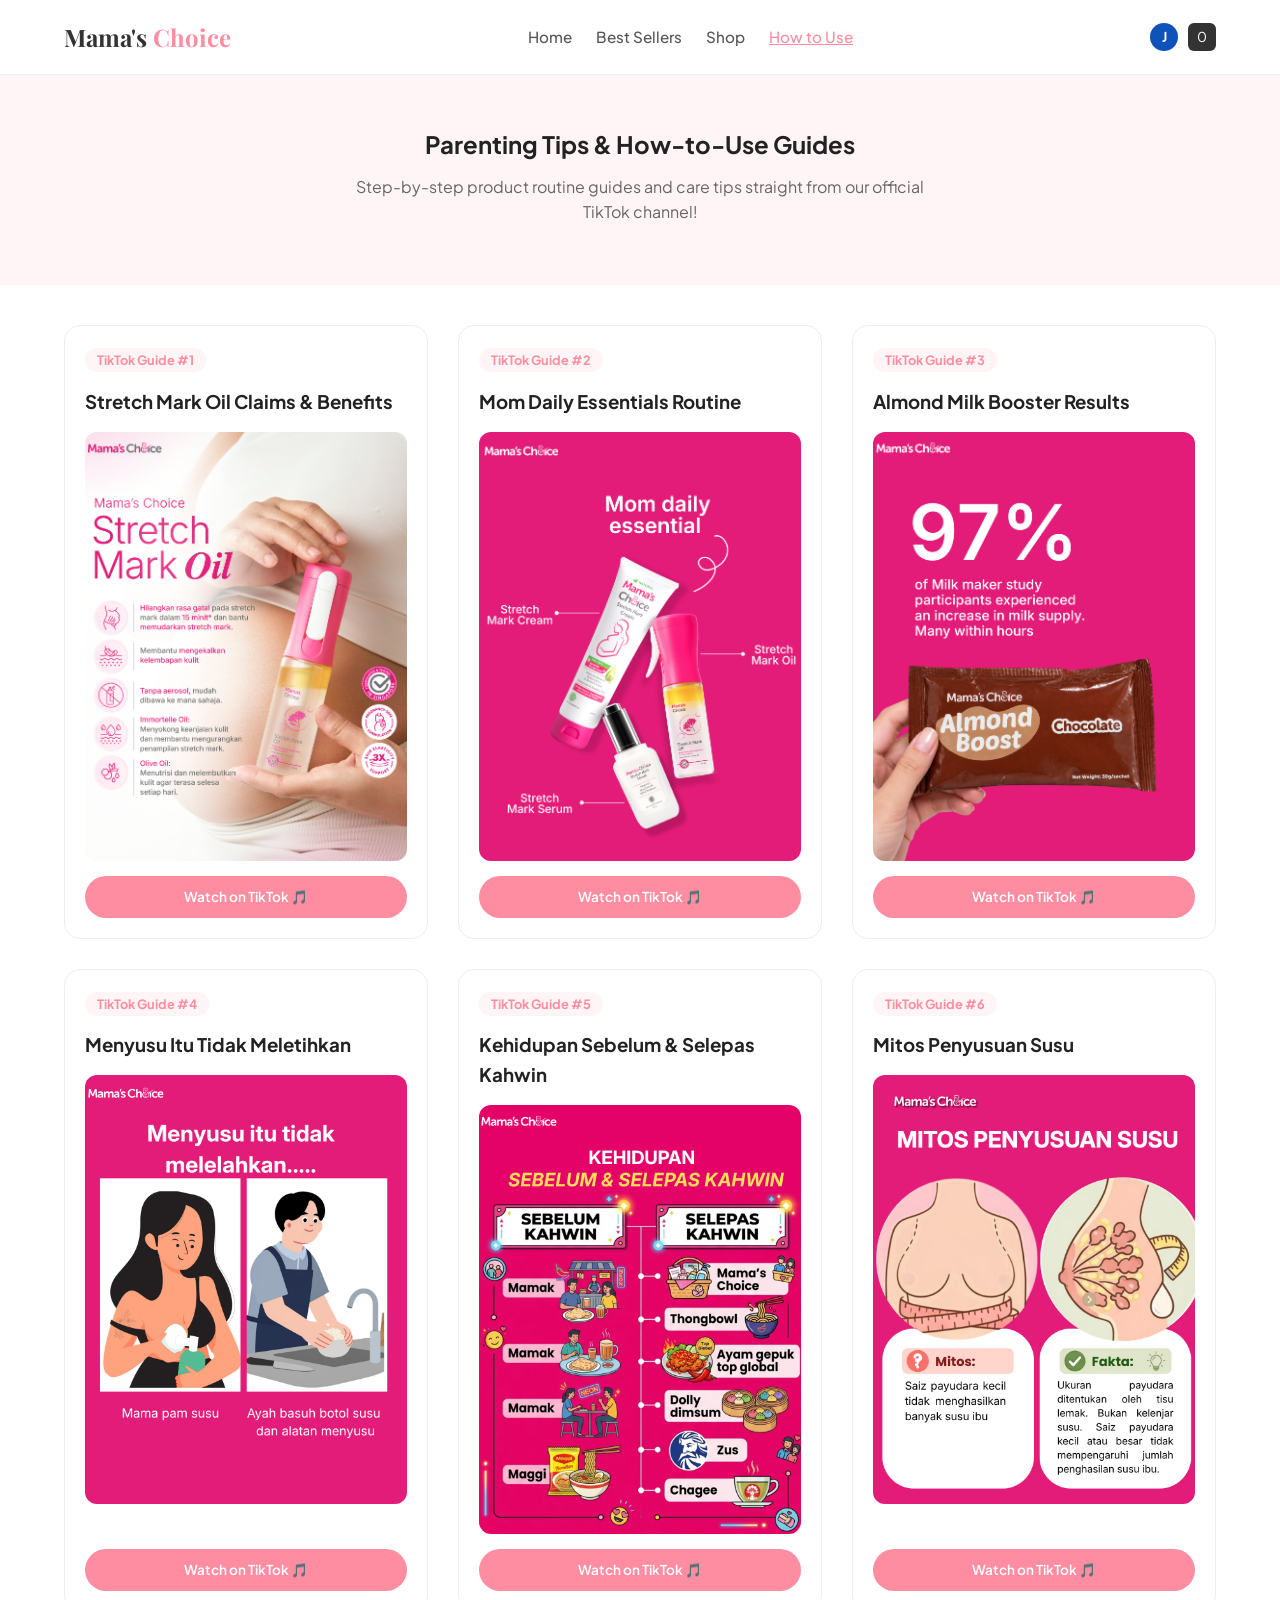
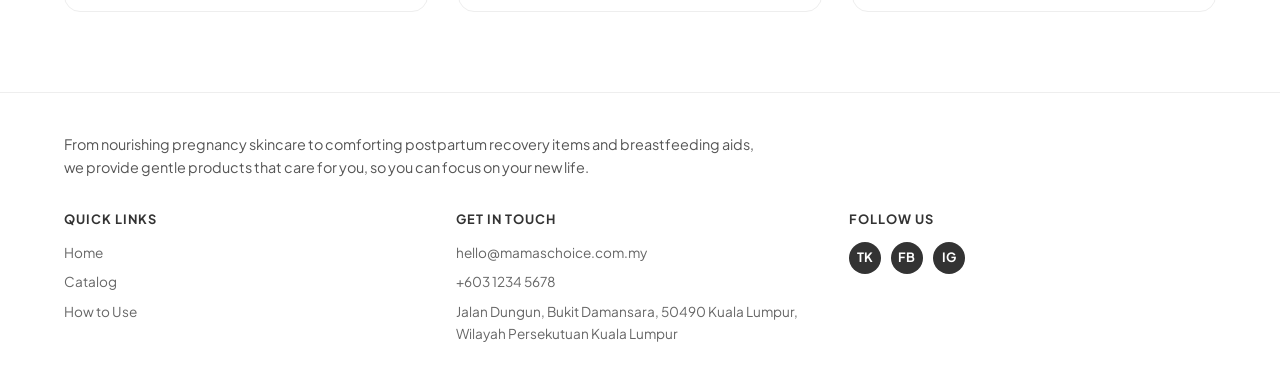
==== how-to-use.html @ 57ec8143 "Add files via upload" ====
<!DOCTYPE html>
<html lang="en">
<head>
    <meta charset="UTF-8">
    <meta name="viewport" content="width=device-width, initial-scale=1.0">
    <title>How to Use & Parenting Tips — Mama's Choice</title>
    <link rel="stylesheet" href="style.css">
</head>
<body>

    <!-- Navigation Header -->
    <header>
        <a href="index.html" class="logo">Mama's <span>Choice</span></a>
        <nav>
            <a href="index.html">Home</a>
            <a href="shop.html">Best Sellers</a>
            <a href="shop.html">Shop</a>
            <a href="how-to-use.html" class="active">How to Use</a>
        </nav>
        <div class="nav-icons">
            <span class="icon-badge">J</span>
            <span class="icon-cart">0</span>
        </div>
    </header>

    <!-- Page Title Section -->
    <section class="section-container bg-soft" style="text-align: center; padding: 50px 5%;">
        <h2>Parenting Tips & How-to-Use Guides</h2>
        <p style="color: #666; max-width: 600px; margin: 10px auto;">Step-by-step product routine guides and care tips straight from our official TikTok channel!</p>
    </section>

    <!-- TikTok Image Guides Grid (Clean 3-Column Display) -->
    <section class="section-container">
        <div class="how-to-use-grid">
            
            <!-- Guide 1 -->
            <div class="review-card">
                <div>
                    <span style="background: var(--bg-soft-pink); color: var(--primary-pink); font-size: 0.8rem; font-weight: bold; padding: 4px 12px; border-radius: 50px;">TikTok Guide #1</span>
                    <h3 style="margin: 15px 0 10px 0;">Stretch Mark Oil Claims & Benefits</h3>
                    <div class="tiktok-img-wrapper">
                        <img src="SMO Product Claim 2 (1).png" alt="Stretch Mark Oil Claim">
                    </div>
                </div>
                <a href="https://www.tiktok.com/@mamaschoicemy/photo/7688171693893831952?lang=en" target="_blank" class="btn-pill-outline">Watch on TikTok 🎵</a>
            </div>

            <!-- Guide 2 -->
            <div class="review-card">
                <div>
                    <span style="background: var(--bg-soft-pink); color: var(--primary-pink); font-size: 0.8rem; font-weight: bold; padding: 4px 12px; border-radius: 50px;">TikTok Guide #2</span>
                    <h3 style="margin: 15px 0 10px 0;">Mom Daily Essentials Routine</h3>
                    <div class="tiktok-img-wrapper">
                        <img src="Mom daily essential (1).png" alt="Mom Daily Essential Routine">
                    </div>
                </div>
                <a href="https://www.tiktok.com/@mamaschoicemy/photo/7688170986721512721?lang=en" target="_blank" class="btn-pill-outline">Watch on TikTok 🎵</a>
            </div>

            <!-- Guide 3 -->
            <div class="review-card">
                <div>
                    <span style="background: var(--bg-soft-pink); color: var(--primary-pink); font-size: 0.8rem; font-weight: bold; padding: 4px 12px; border-radius: 50px;">TikTok Guide #3</span>
                    <h3 style="margin: 15px 0 10px 0;">Almond Milk Booster Results</h3>
                    <div class="tiktok-img-wrapper">
                        <img src="97%.png" alt="97% Milk Maker Study Results">
                    </div>
                </div>
                <a href="https://www.tiktok.com/@mamaschoicemy/photo/7688167855333920017?lang=en" target="_blank" class="btn-pill-outline">Watch on TikTok 🎵</a>
            </div>

            <!-- Guide 4 -->
            <div class="review-card">
                <div>
                    <span style="background: var(--bg-soft-pink); color: var(--primary-pink); font-size: 0.8rem; font-weight: bold; padding: 4px 12px; border-radius: 50px;">TikTok Guide #4</span>
                    <h3 style="margin: 15px 0 10px 0;">Menyusu Itu Tidak Meletihkan</h3>
                    <div class="tiktok-img-wrapper">
                        <img src="1.png" alt="Menyusu Itu Tidak Meletihkan Guide">
                    </div>
                </div>
                <a href="https://www.tiktok.com/@mamaschoicemy/photo/7686783204098952466?lang=en" target="_blank" class="btn-pill-outline">Watch on TikTok 🎵</a>
            </div>

            <!-- Guide 5 -->
            <div class="review-card">
                <div>
                    <span style="background: var(--bg-soft-pink); color: var(--primary-pink); font-size: 0.8rem; font-weight: bold; padding: 4px 12px; border-radius: 50px;">TikTok Guide #5</span>
                    <h3 style="margin: 15px 0 10px 0;">Kehidupan Sebelum & Selepas Kahwin</h3>
                    <div class="tiktok-img-wrapper">
                        <img src="KEHIDUPAN SEBELUM.png" alt="Kehidupan Sebelum & Selepas Kahwin">
                    </div>
                </div>
                <a href="https://www.tiktok.com/@mamaschoicemy/photo/7687824938085960981?lang=en" target="_blank" class="btn-pill-outline">Watch on TikTok 🎵</a>
            </div>

            <!-- Guide 6 -->
            <div class="review-card">
                <div>
                    <span style="background: var(--bg-soft-pink); color: var(--primary-pink); font-size: 0.8rem; font-weight: bold; padding: 4px 12px; border-radius: 50px;">TikTok Guide #6</span>
                    <h3 style="margin: 15px 0 10px 0;">Mitos Penyusuan Susu</h3>
                    <div class="tiktok-img-wrapper">
                        <img src="1 (1).png" alt="Mitos Penyusuan Susu">
                    </div>
                </div>
                <a href="https://www.tiktok.com/@mamaschoicemy/photo/7686331107628895505?lang=en" target="_blank" class="btn-pill-outline">Watch on TikTok 🎵</a>
            </div>

        </div>
    </section>

    <!-- Footer -->
    <footer>
        <div class="footer-top">
            <p>From nourishing pregnancy skincare to comforting postpartum recovery items and breastfeeding aids, we provide gentle products that care for you, so you can focus on your new life.</p>
        </div>
        <div class="footer-grid">
            <div class="footer-col">
                <h4>Quick Links</h4>
                <ul>
                    <li><a href="index.html">Home</a></li>
                    <li><a href="shop.html">Catalog</a></li>
                    <li><a href="how-to-use.html">How to Use</a></li>
                </ul>
            </div>
            <div class="footer-col">
                <h4>Get In Touch</h4>
                <ul>
                    <li>hello@mamaschoice.com.my</li>
                    <li>+603 1234 5678</li>
                    <li>Jalan Dungun, Bukit Damansara, 50490 Kuala Lumpur, Wilayah Persekutuan Kuala Lumpur</li>
                </ul>
            </div>
            <div class="footer-col">
                <h4>Follow Us</h4>
                <div class="social-icons">
                    <a href="https://www.tiktok.com/@mamaschoicemy" target="_blank" class="social-icon">TK</a>
                    <a href="https://www.facebook.com/share/1DtZMuaX15/?mibextid=wwXIfr" target="_blank" class="social-icon">FB</a>
                    <a href="https://www.instagram.com/mamaschoice.my/" target="_blank" class="social-icon">IG</a>
                </div>
            </div>
        </div>
    </footer>

</body>
</html>
---- style.css ----
/* Google Fonts */
@import url('https://fonts.googleapis.com/css2?family=Playfair+Display:wght@600;700&family=Plus+Jakarta+Sans:wght@400;500;600;700&display=swap');

:root {
  --primary-pink: #FF8DA1;
  --primary-hover: #E87287;
  --bg-soft-pink: #FFF5F6;
  --bg-card: #FFFFFF;
  --text-dark: #222222;
  --text-muted: #777777;
  --border-light: #EEEEEE;
  --font-heading: 'Playfair Display', Georgia, serif;
  --font-body: 'Plus Jakarta Sans', sans-serif;
  --radius-lg: 16px;
  --radius-md: 12px;
  --radius-pill: 50px;
}

* {
  box-sizing: border-box;
  margin: 0;
  padding: 0;
}

body {
  font-family: var(--font-body);
  color: var(--text-dark);
  background-color: #FFFFFF;
  line-height: 1.6;
  overflow-x: hidden;
}

a {
  text-decoration: none;
  color: inherit;
}

/* Header & Nav */
header {
  display: flex;
  justify-content: space-between;
  align-items: center;
  padding: 18px 5%;
  background: #FFFFFF;
  border-bottom: 1px solid var(--border-light);
  position: sticky;
  top: 0;
  z-index: 100;
}

.logo {
  font-family: var(--font-heading);
  font-size: 1.5rem;
  font-weight: 700;
  color: #333;
}

.logo span {
  color: var(--primary-pink);
}

nav {
  display: flex;
  align-items: center;
}

nav a {
  margin: 0 12px;
  font-weight: 500;
  color: #555;
  font-size: 0.95rem;
  transition: color 0.2s ease;
}

nav a:hover, nav a.active {
  color: var(--primary-pink);
  text-decoration: underline;
}

.nav-icons {
  display: flex;
  align-items: center;
  gap: 10px;
}

.icon-badge {
  background: #0F52BA;
  color: white;
  width: 28px;
  height: 28px;
  border-radius: 50%;
  display: inline-flex;
  align-items: center;
  justify-content: center;
  font-size: 0.85rem;
  font-weight: bold;
}

.icon-cart {
  background: #333;
  color: white;
  width: 28px;
  height: 28px;
  border-radius: 6px;
  display: inline-flex;
  align-items: center;
  justify-content: center;
  font-size: 0.85rem;
}

.btn-primary {
  background: var(--primary-pink);
  color: white;
  padding: 12px 28px;
  border-radius: var(--radius-pill);
  font-weight: 600;
  display: inline-block;
  transition: background 0.2s ease;
}

.btn-primary:hover {
  background: var(--primary-hover);
}

.btn-pill-outline {
  background: var(--primary-pink);
  color: white;
  padding: 10px 22px;
  border-radius: var(--radius-pill);
  font-size: 0.85rem;
  font-weight: 600;
  display: block;
  text-align: center;
}

.btn-pill-outline:hover {
  background: var(--primary-hover);
}

/* Sections */
.section-container {
  padding: 40px 5%;
}

.bg-soft {
  background-color: var(--bg-soft-pink);
}

/* --- SHOP PAGE GRID --- */
.shop-layout {
  display: flex;
  gap: 40px;
  padding: 40px 5%;
}

.sidebar {
  width: 220px;
  flex-shrink: 0;
}

.sidebar h3 {
  font-size: 0.95rem;
  text-transform: uppercase;
  letter-spacing: 0.5px;
  margin-bottom: 15px;
  color: #333;
}

.sidebar ul {
  list-style: none;
}

.sidebar ul li {
  margin-bottom: 10px;
  font-size: 0.85rem;
}

.category-btn {
  color: #666;
}

.category-btn.active, .category-btn:hover {
  color: var(--primary-pink);
  font-weight: 600;
}

.shop-main {
  flex-grow: 1;
}

.shop-top-bar {
  display: flex;
  justify-content: space-between;
  align-items: center;
  font-size: 0.85rem;
  color: #777;
  margin-bottom: 25px;
  border-bottom: 1px solid var(--border-light);
  padding-bottom: 10px;
}

.shop-grid {
  display: grid;
  grid-template-columns: repeat(auto-fill, minmax(220px, 1fr));
  gap: 20px;
}

.product-card {
  background: white;
  border: 1px solid var(--border-light);
  border-radius: var(--radius-md);
  padding: 12px;
  display: flex;
  flex-direction: column;
  justify-content: space-between;
  height: 100%;
  transition: transform 0.2s ease, box-shadow 0.2s ease;
}

.product-card:hover {
  transform: translateY(-3px);
  box-shadow: 0 6px 18px rgba(0,0,0,0.06);
}

.product-img-wrapper {
  position: relative;
  width: 100%;
  aspect-ratio: 1 / 1;
  border-radius: 8px;
  overflow: hidden;
  background-color: #FAFAFA;
  margin-bottom: 12px;
}

.product-img-wrapper img {
  width: 100%;
  height: 100%;
  object-fit: cover;
  display: block;
}

.badge {
  position: absolute;
  top: 8px;
  left: 8px;
  background: rgba(0,0,0,0.75);
  color: white;
  font-size: 0.7rem;
  padding: 3px 8px;
  border-radius: 4px;
  font-weight: 600;
  z-index: 2;
}

.product-title {
  font-size: 0.85rem;
  font-weight: 600;
  color: #222;
  line-height: 1.3;
  margin-bottom: 8px;
  display: -webkit-box;
  -webkit-line-clamp: 2;
  -webkit-box-orient: vertical;
  overflow: hidden;
}

.price-box {
  display: flex;
  align-items: center;
  gap: 8px;
  font-size: 0.85rem;
}

.old-price {
  text-decoration: line-through;
  color: #BBB;
}

.current-price {
  color: var(--primary-pink);
  font-weight: 700;
}

/* --- HOW-TO-USE PAGE GRID --- */
.how-to-use-grid {
  display: grid;
  grid-template-columns: repeat(auto-fit, minmax(300px, 1fr));
  max-width: 1200px;
  margin: 0 auto;
  gap: 30px;
}

.review-card {
  background: white;
  padding: 20px;
  border-radius: var(--radius-lg);
  border: 1px solid var(--border-light);
  display: flex;
  flex-direction: column;
  justify-content: space-between;
}

.tiktok-img-wrapper {
  position: relative;
  width: 100%;
  aspect-ratio: 3 / 4;
  border-radius: var(--radius-md);
  overflow: hidden;
  margin: 15px 0;
  background-color: #FAFAFA;
}

.tiktok-img-wrapper img {
  width: 100%;
  height: 100%;
  object-fit: cover;
  display: block;
}

/* PDP Page Styles */
.pdp-container {
  display: flex;
  gap: 50px;
  padding: 60px 8%;
  align-items: center;
  min-height: 70vh;
}

.pdp-image-box {
  flex: 1;
  max-width: 480px;
  border-radius: var(--radius-lg);
  overflow: hidden;
  border: 1px solid var(--border-light);
  box-shadow: 0 8px 24px rgba(0,0,0,0.04);
}

.pdp-image-box img {
  width: 100%;
  display: block;
}

.pdp-details {
  flex: 1;
}

.pdp-category {
  text-transform: uppercase;
  color: #888;
  font-size: 0.8rem;
  letter-spacing: 1px;
  font-weight: 600;
  margin-bottom: 10px;
}

.pdp-title {
  font-family: var(--font-heading);
  font-size: 2.2rem;
  color: #222;
  margin-bottom: 15px;
  line-height: 1.2;
}

.pdp-description {
  color: #666;
  font-size: 0.95rem;
  margin-bottom: 25px;
  line-height: 1.6;
}

.pdp-disclaimer {
  font-size: 0.78rem;
  color: #AAA;
  margin-top: 15px;
}

/* Footer */
footer {
  background: white;
  padding: 40px 5% 30px 5%;
  border-top: 1px solid var(--border-light);
  margin-top: 40px;
}

.footer-top {
  margin-bottom: 30px;
  max-width: 700px;
  color: #555;
  font-size: 0.9rem;
}

.footer-grid {
  display: grid;
  grid-template-columns: repeat(3, 1fr);
  gap: 25px;
}

.footer-col h4 {
  font-size: 0.8rem;
  letter-spacing: 1px;
  text-transform: uppercase;
  margin-bottom: 12px;
  color: #333;
}

.footer-col ul {
  list-style: none;
}

.footer-col ul li {
  margin-bottom: 8px;
  font-size: 0.85rem;
  color: #666;
}

.social-icons {
  display: flex;
  gap: 10px;
}

.social-icon {
  width: 32px;
  height: 32px;
  border-radius: 50%;
  background: #333;
  color: white;
  display: inline-flex;
  align-items: center;
  justify-content: center;
  font-weight: bold;
  font-size: 0.8rem;
}

/* ==========================================
   MOBILE & TABLET RESPONSIVE BREAKPOINTS 📱
   ========================================== */

/* Tablet & Mobile Screens (Under 900px) */
@media screen and (max-width: 900px) {
  /* Header adjustment */
  header {
    padding: 14px 4%;
    flex-wrap: wrap;
    gap: 10px;
  }
  
  nav a {
    margin: 0 6px;
    font-size: 0.85rem;
  }

  /* Shop Layout stack sidebar on top */
  .shop-layout {
    flex-direction: column;
    padding: 20px 4%;
    gap: 20px;
  }

  .sidebar {
    width: 100%;
    border-bottom: 1px solid var(--border-light);
    padding-bottom: 15px;
  }

  .sidebar ul {
    display: flex;
    flex-wrap: wrap;
    gap: 12px;
  }

  .sidebar ul li {
    margin-bottom: 0;
  }

  .pdp-container {
    flex-direction: column;
    padding: 30px 5%;
    gap: 30px;
    text-align: center;
  }

  .pdp-image-box {
    max-width: 100%;
  }

  .footer-grid {
    grid-template-columns: 1fr;
    gap: 20px;
  }
}

/* Small Mobile Screens (Under 600px) */
@media screen and (max-width: 600px) {
  header {
    flex-direction: column;
    align-items: flex-start;
  }

  .nav-icons {
    position: absolute;
    top: 16px;
    right: 5%;
  }

  nav {
    margin-top: 10px;
    width: 100%;
    justify-content: space-between;
  }

  .shop-grid {
    grid-template-columns: repeat(2, 1fr); /* Clean 2-column grid on phones */
    gap: 12px;
  }

  .product-card {
    padding: 8px;
  }

  .product-title {
    font-size: 0.78rem;
  }

  .price-box {
    font-size: 0.78rem;
    flex-direction: column;
    align-items: flex-start;
    gap: 2px;
  }

  .how-to-use-grid {
    grid-template-columns: 1fr;
  }

  .pdp-title {
    font-size: 1.6rem;
  }
}
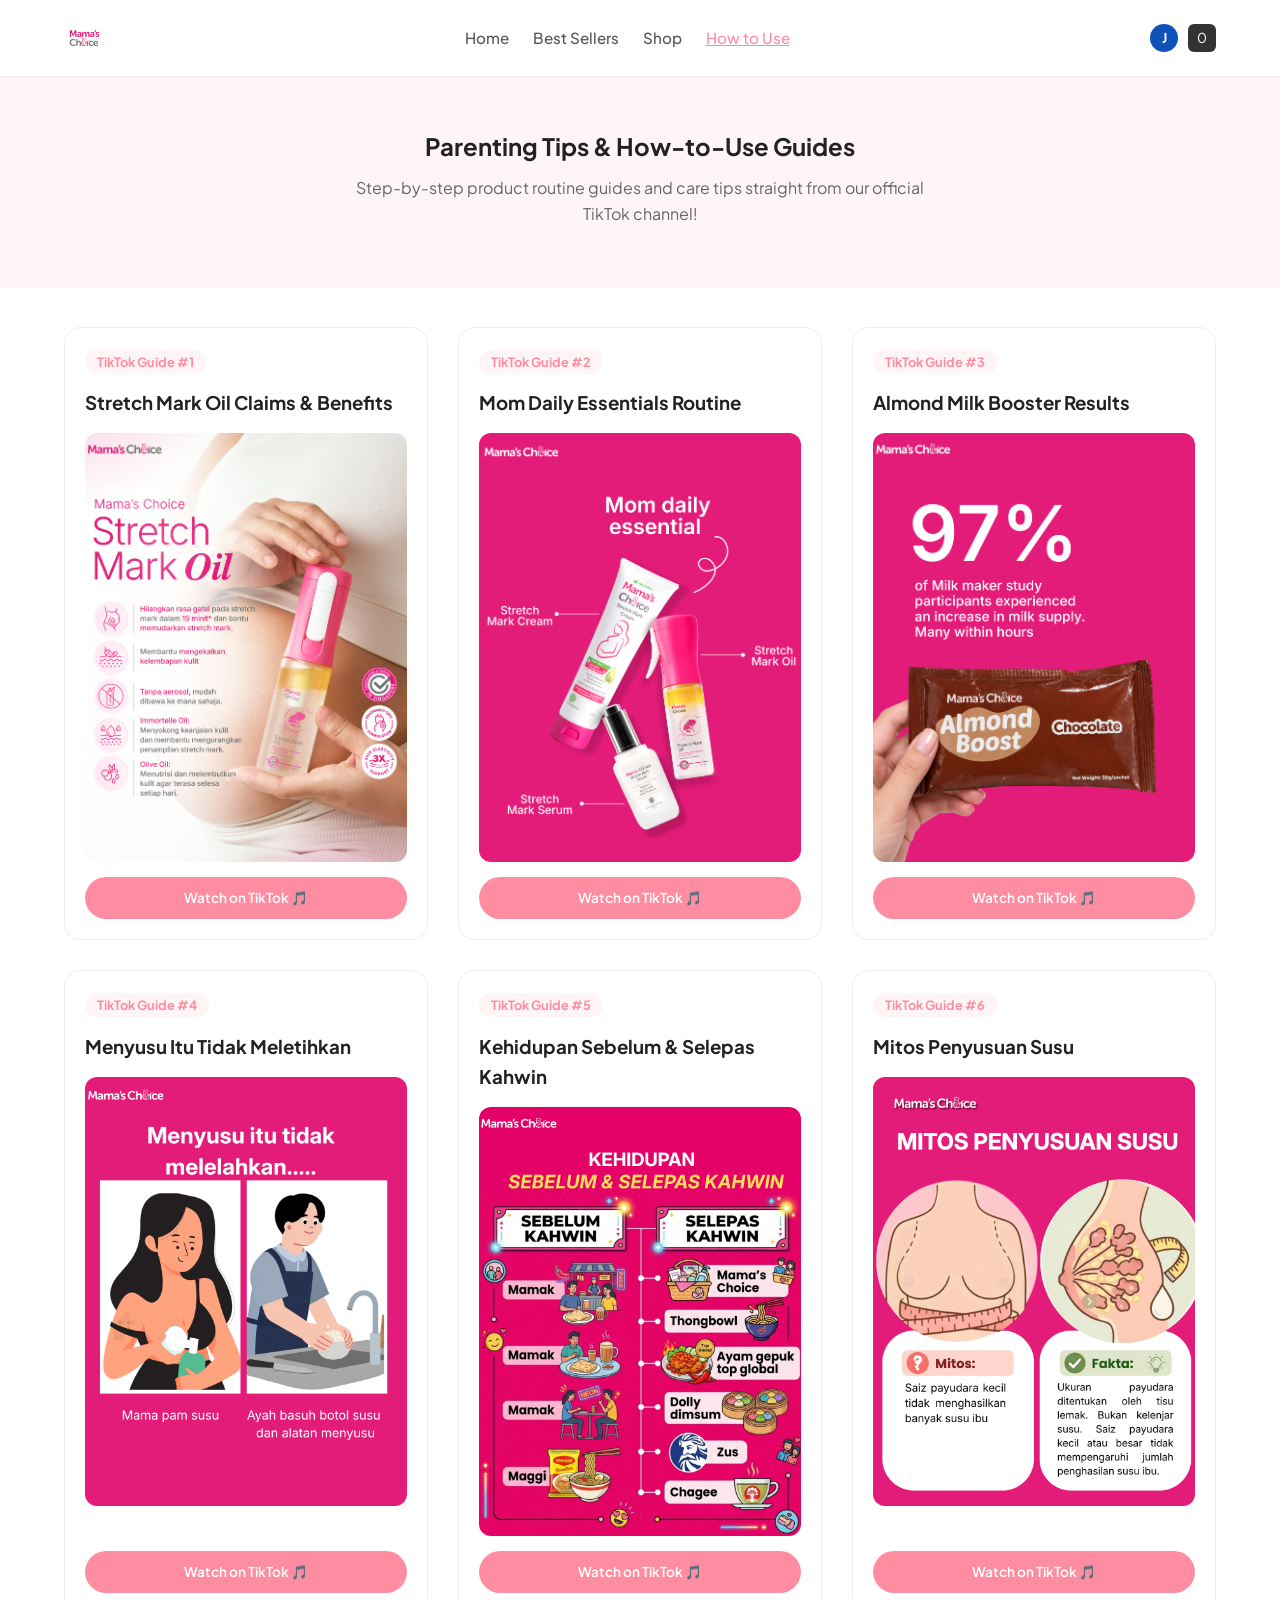
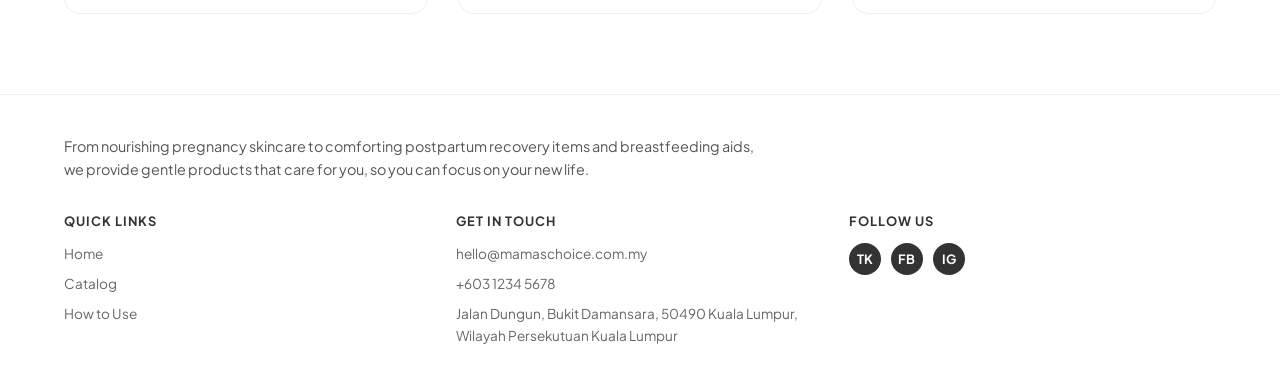
==== commit 1b3dedfc: "Update how-to-use.html" ====
--- a/how-to-use.html
+++ b/how-to-use.html
@@ -4,13 +4,28 @@
     <meta charset="UTF-8">
     <meta name="viewport" content="width=device-width, initial-scale=1.0">
     <title>How to Use & Parenting Tips — Mama's Choice</title>
+
+    <!-- Favicon Links for Ad Crawlers & Browsers -->
+    <link rel="icon" type="image/png" href="Logo Mamas Choice-02.png" sizes="32x32">
+    <link rel="shortcut icon" href="Logo Mamas Choice-02.png">
+    <link rel="apple-touch-icon" href="Logo Mamas Choice-02.png">
+
+    <!-- Open Graph Metadata for ChatGPT Ads & Social Media Crawlers -->
+    <meta property="og:title" content="Mama's Choice — Gentle & Safe Care for Mom & Baby">
+    <meta property="og:description" content="Safe, Natural & Halal Skincare for Mom & Baby">
+    <meta property="og:image" content="https://shop.mamaschoice.my/Logo%20Mamas%20Choice-02.png">
+    <meta property="og:url" content="https://shop.mamaschoice.my">
+    <meta property="og:type" content="website">
+
     <link rel="stylesheet" href="style.css">
 </head>
 <body>
 
     <!-- Navigation Header -->
     <header>
-        <a href="index.html" class="logo">Mama's <span>Choice</span></a>
+        <a href="index.html" class="logo">
+            <img src="Logo Mamas Choice-02.png" alt="Mama's Choice Logo" style="height: 40px; display: block;">
+        </a>
         <nav>
             <a href="index.html">Home</a>
             <a href="shop.html">Best Sellers</a>
@@ -63,7 +78,7 @@
                     <span style="background: var(--bg-soft-pink); color: var(--primary-pink); font-size: 0.8rem; font-weight: bold; padding: 4px 12px; border-radius: 50px;">TikTok Guide #3</span>
                     <h3 style="margin: 15px 0 10px 0;">Almond Milk Booster Results</h3>
                     <div class="tiktok-img-wrapper">
-                        <img src="97%.png" alt="97% Milk Maker Study Results">
+                        <img src="97-percent.png" alt="97% Milk Maker Study Results">
                     </div>
                 </div>
                 <a href="https://www.tiktok.com/@mamaschoicemy/photo/7688167855333920017?lang=en" target="_blank" class="btn-pill-outline">Watch on TikTok 🎵</a>
@@ -142,4 +157,4 @@
     </footer>
 
 </body>
-</html>+</html>
